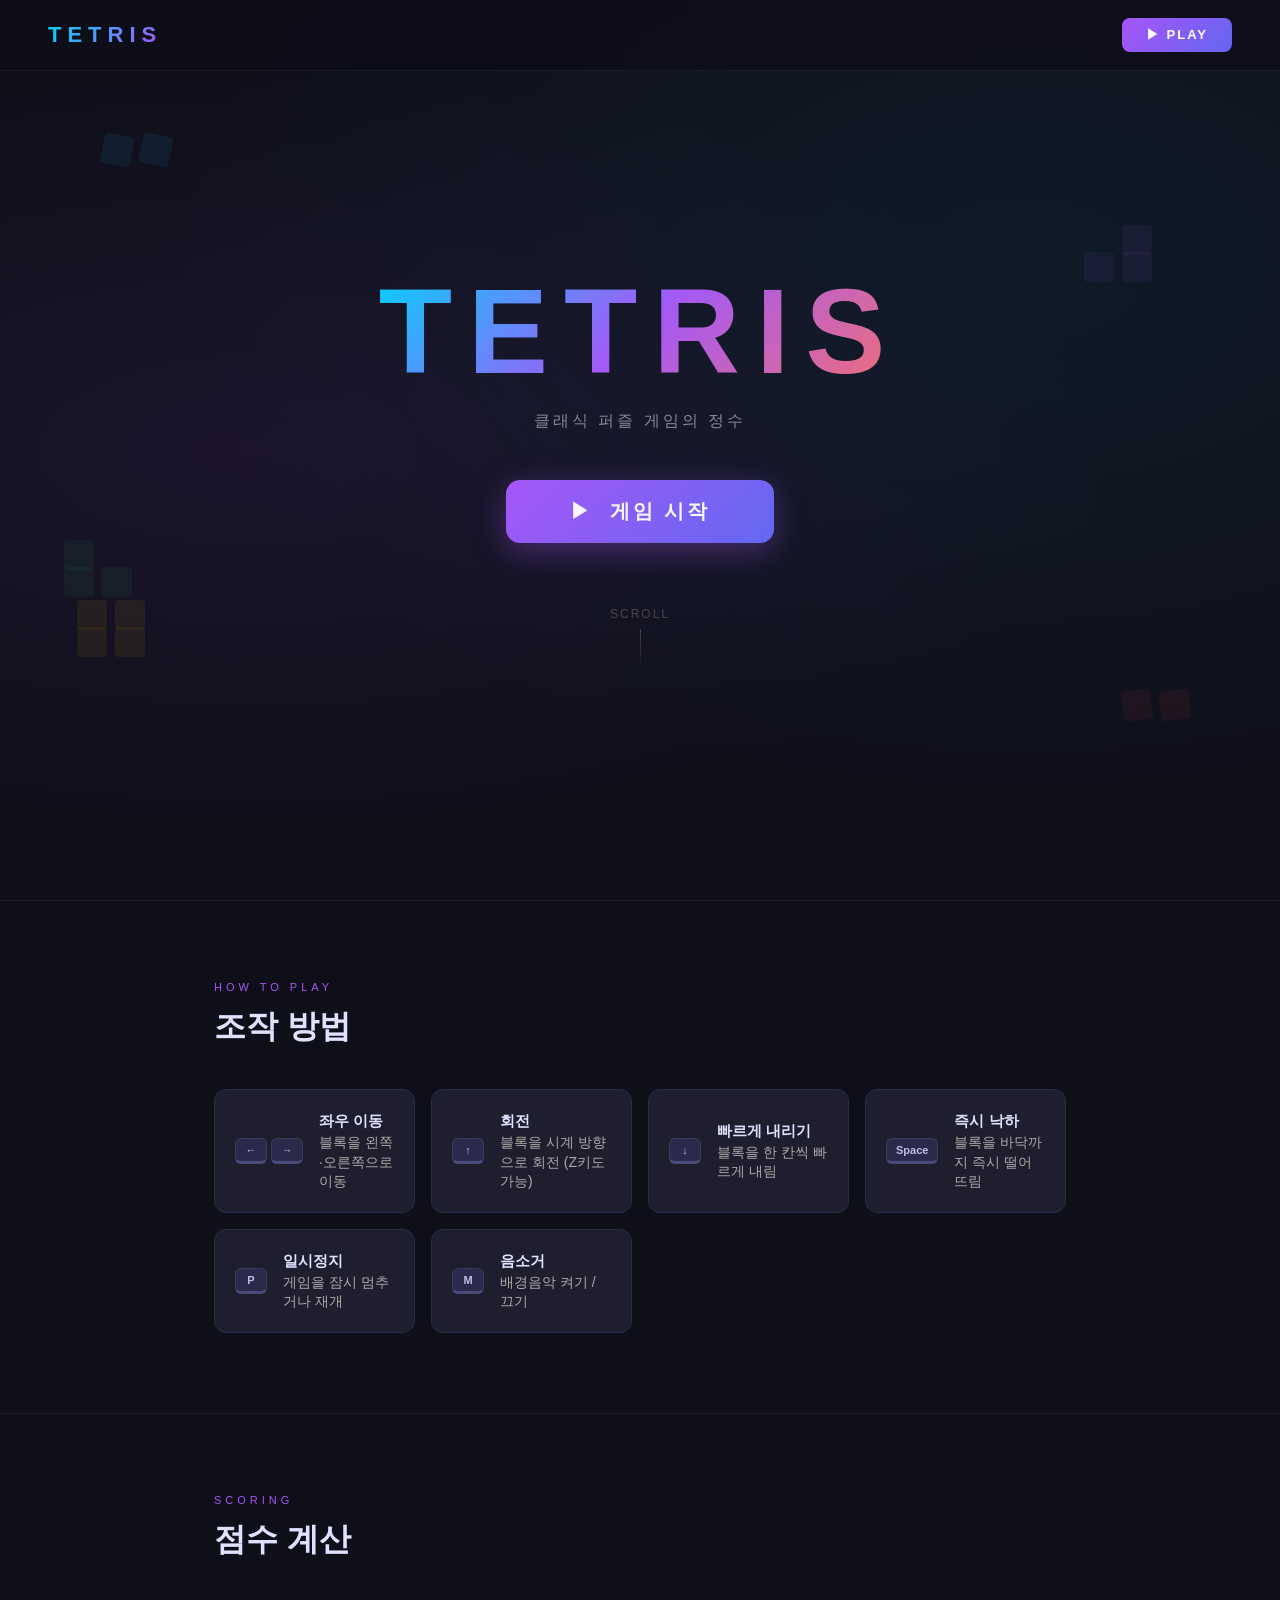
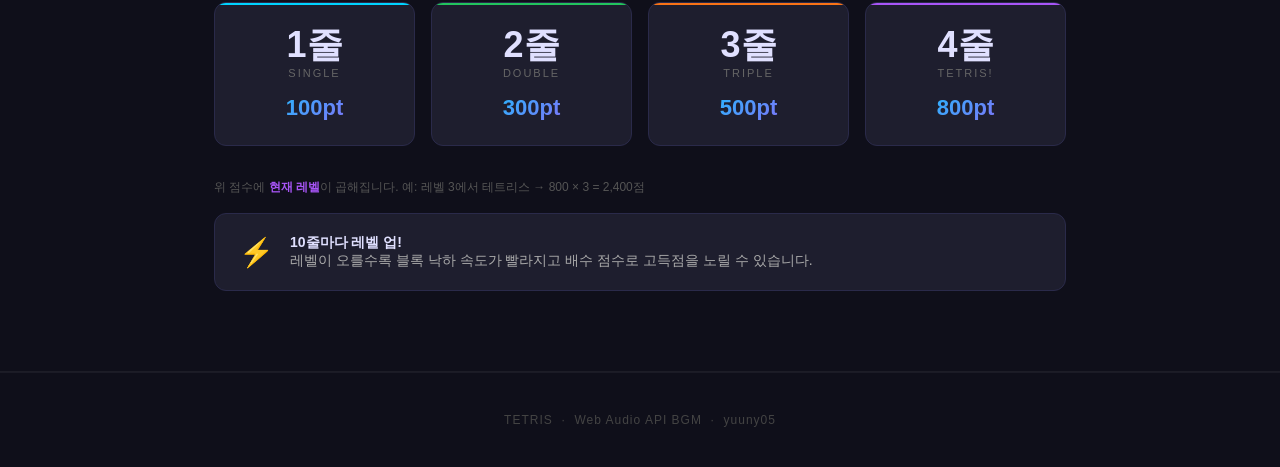
==== src/day02/tetris/index.html @ de2a722b "feat: day02 테트리스 게임 추가 - 랜딩 페이지(index.html): 히어로, 조작법, 점수표 - 게임 페이지(game.html): 아이디 입력, 플레이, 고스트 블록 " ====
<!DOCTYPE html>
<html lang="ko">
<head>
  <meta charset="UTF-8">
  <meta name="viewport" content="width=device-width, initial-scale=1.0">
  <title>Tetris — 클래식 퍼즐 게임</title>
  <link rel="stylesheet" href="style.css">
</head>
<body>

  <!-- 내비게이션 -->
  <nav class="nav">
    <span class="nav-logo">TETRIS</span>
    <a href="game.html" class="nav-play">▶ PLAY</a>
  </nav>

  <!-- 히어로 -->
  <section class="hero">
    <div class="hero-blocks" aria-hidden="true">
      <div class="hero-block" style="width:30px;height:30px;background:#00d4ff;top:15%;left:8%;transform:rotate(12deg)"></div>
      <div class="hero-block" style="width:30px;height:30px;background:#00d4ff;top:15%;left:11%;transform:rotate(12deg)"></div>
      <div class="hero-block" style="width:30px;height:30px;background:#a855f7;top:25%;right:10%;"></div>
      <div class="hero-block" style="width:30px;height:30px;background:#a855f7;top:28%;right:10%;"></div>
      <div class="hero-block" style="width:30px;height:30px;background:#a855f7;top:28%;right:13%;"></div>
      <div class="hero-block" style="width:30px;height:30px;background:#f7d800;bottom:30%;left:6%;"></div>
      <div class="hero-block" style="width:30px;height:30px;background:#f7d800;bottom:30%;left:9%;"></div>
      <div class="hero-block" style="width:30px;height:30px;background:#f7d800;bottom:27%;left:6%;"></div>
      <div class="hero-block" style="width:30px;height:30px;background:#f7d800;bottom:27%;left:9%;"></div>
      <div class="hero-block" style="width:30px;height:30px;background:#ef4444;bottom:20%;right:7%;transform:rotate(-8deg)"></div>
      <div class="hero-block" style="width:30px;height:30px;background:#ef4444;bottom:20%;right:10%;transform:rotate(-8deg)"></div>
      <div class="hero-block" style="width:30px;height:30px;background:#22c55e;top:60%;left:5%;"></div>
      <div class="hero-block" style="width:30px;height:30px;background:#22c55e;top:63%;left:8%;"></div>
      <div class="hero-block" style="width:30px;height:30px;background:#22c55e;top:63%;left:5%;"></div>
    </div>

    <h1 class="hero-title">TETRIS</h1>
    <p class="hero-sub">클래식 퍼즐 게임의 정수</p>
    <a href="game.html" class="hero-cta">▶ &nbsp;게임 시작</a>
    <div class="hero-scroll">SCROLL</div>
  </section>

  <hr class="divider">

  <!-- 조작 방법 -->
  <section class="section">
    <p class="section-title">HOW TO PLAY</p>
    <h2 class="section-heading">조작 방법</h2>

    <div class="controls-grid">
      <div class="control-item">
        <div class="key-group">
          <span class="key">←</span>
          <span class="key">→</span>
        </div>
        <div class="control-desc">
          <strong>좌우 이동</strong>
          블록을 왼쪽·오른쪽으로 이동
        </div>
      </div>

      <div class="control-item">
        <div class="key-group">
          <span class="key">↑</span>
        </div>
        <div class="control-desc">
          <strong>회전</strong>
          블록을 시계 방향으로 회전 (Z키도 가능)
        </div>
      </div>

      <div class="control-item">
        <div class="key-group">
          <span class="key">↓</span>
        </div>
        <div class="control-desc">
          <strong>빠르게 내리기</strong>
          블록을 한 칸씩 빠르게 내림
        </div>
      </div>

      <div class="control-item">
        <div class="key-group">
          <span class="key">Space</span>
        </div>
        <div class="control-desc">
          <strong>즉시 낙하</strong>
          블록을 바닥까지 즉시 떨어뜨림
        </div>
      </div>

      <div class="control-item">
        <div class="key-group">
          <span class="key">P</span>
        </div>
        <div class="control-desc">
          <strong>일시정지</strong>
          게임을 잠시 멈추거나 재개
        </div>
      </div>

      <div class="control-item">
        <div class="key-group">
          <span class="key">M</span>
        </div>
        <div class="control-desc">
          <strong>음소거</strong>
          배경음악 켜기 / 끄기
        </div>
      </div>
    </div>
  </section>

  <hr class="divider">

  <!-- 점수 계산 -->
  <section class="section">
    <p class="section-title">SCORING</p>
    <h2 class="section-heading">점수 계산</h2>

    <div class="score-grid">
      <div class="score-card">
        <div class="score-lines">1줄</div>
        <div class="score-label">SINGLE</div>
        <div class="score-pts">100pt</div>
      </div>
      <div class="score-card">
        <div class="score-lines">2줄</div>
        <div class="score-label">DOUBLE</div>
        <div class="score-pts">300pt</div>
      </div>
      <div class="score-card">
        <div class="score-lines">3줄</div>
        <div class="score-label">TRIPLE</div>
        <div class="score-pts">500pt</div>
      </div>
      <div class="score-card">
        <div class="score-lines">4줄</div>
        <div class="score-label">TETRIS!</div>
        <div class="score-pts">800pt</div>
      </div>
    </div>

    <div class="score-note" style="margin-bottom:16px">
      위 점수에 <span>현재 레벨</span>이 곱해집니다. 예: 레벨 3에서 테트리스 → 800 × 3 = 2,400점
    </div>

    <div class="level-info">
      <span class="level-info-icon">⚡</span>
      <div>
        <strong>10줄마다 레벨 업!</strong><br>
        레벨이 오를수록 블록 낙하 속도가 빨라지고 배수 점수로 고득점을 노릴 수 있습니다.
      </div>
    </div>
  </section>

  <hr class="divider">

  <footer class="footer">
    TETRIS &nbsp;·&nbsp; Web Audio API BGM &nbsp;·&nbsp; yuuny05
  </footer>

</body>
</html>
---- src/day02/tetris/style.css ----
/* ── 공통 리셋 ── */
* { margin: 0; padding: 0; box-sizing: border-box; }

body {
  background: #0f0f1a;
  color: #fff;
  font-family: 'Segoe UI', sans-serif;
}

/* ════════════════════════════════════
   LANDING PAGE
   ════════════════════════════════════ */

/* 내비게이션 */
.nav {
  position: fixed;
  top: 0; left: 0; right: 0;
  z-index: 100;
  display: flex;
  align-items: center;
  justify-content: space-between;
  padding: 18px 48px;
  background: rgba(15, 15, 26, 0.85);
  backdrop-filter: blur(12px);
  border-bottom: 1px solid rgba(255,255,255,0.05);
}

.nav-logo {
  font-size: 22px;
  font-weight: 900;
  letter-spacing: 6px;
  background: linear-gradient(135deg, #00d4ff, #a855f7);
  -webkit-background-clip: text;
  -webkit-text-fill-color: transparent;
  background-clip: text;
}

.nav-play {
  background: linear-gradient(135deg, #a855f7, #6366f1);
  border: none;
  border-radius: 8px;
  color: #fff;
  font-size: 13px;
  font-weight: 700;
  padding: 8px 24px;
  letter-spacing: 2px;
  cursor: pointer;
  text-decoration: none;
  transition: opacity 0.2s, transform 0.1s;
  display: inline-block;
}

.nav-play:hover { opacity: 0.85; transform: translateY(-1px); }

/* 히어로 */
.hero {
  min-height: 100vh;
  display: flex;
  flex-direction: column;
  align-items: center;
  justify-content: center;
  text-align: center;
  padding: 100px 24px 60px;
  position: relative;
  overflow: hidden;
}

/* 배경 장식 블록 */
.hero::before {
  content: '';
  position: absolute;
  inset: 0;
  background:
    radial-gradient(ellipse at 20% 50%, rgba(168,85,247,0.08) 0%, transparent 60%),
    radial-gradient(ellipse at 80% 30%, rgba(0,212,255,0.06) 0%, transparent 60%);
  pointer-events: none;
}

.hero-blocks {
  position: absolute;
  inset: 0;
  pointer-events: none;
  overflow: hidden;
}

.hero-block {
  position: absolute;
  border-radius: 4px;
  opacity: 0.07;
}

.hero-title {
  font-size: clamp(64px, 12vw, 120px);
  font-weight: 900;
  letter-spacing: 16px;
  line-height: 1;
  background: linear-gradient(135deg, #00d4ff 0%, #a855f7 50%, #ff6b6b 100%);
  -webkit-background-clip: text;
  -webkit-text-fill-color: transparent;
  background-clip: text;
  margin-bottom: 20px;
}

.hero-sub {
  font-size: 16px;
  color: #888;
  letter-spacing: 3px;
  margin-bottom: 48px;
}

.hero-cta {
  display: inline-block;
  background: linear-gradient(135deg, #a855f7, #6366f1);
  border: none;
  border-radius: 14px;
  color: #fff;
  font-size: 20px;
  font-weight: 700;
  padding: 18px 64px;
  letter-spacing: 3px;
  cursor: pointer;
  text-decoration: none;
  transition: opacity 0.2s, transform 0.15s, box-shadow 0.2s;
  box-shadow: 0 8px 32px rgba(168,85,247,0.35);
}

.hero-cta:hover {
  opacity: 0.9;
  transform: translateY(-3px);
  box-shadow: 0 12px 40px rgba(168,85,247,0.5);
}

.hero-cta:active { transform: translateY(0); }

.hero-scroll {
  margin-top: 64px;
  color: #444;
  font-size: 12px;
  letter-spacing: 2px;
  display: flex;
  flex-direction: column;
  align-items: center;
  gap: 8px;
}

.hero-scroll::after {
  content: '';
  width: 1px;
  height: 40px;
  background: linear-gradient(to bottom, #444, transparent);
}

/* 섹션 공통 */
.section {
  max-width: 900px;
  margin: 0 auto;
  padding: 80px 24px;
}

.section-title {
  font-size: 11px;
  letter-spacing: 4px;
  color: #a855f7;
  text-transform: uppercase;
  margin-bottom: 12px;
}

.section-heading {
  font-size: 32px;
  font-weight: 800;
  margin-bottom: 40px;
  color: #e0e0ff;
}

/* 구분선 */
.divider {
  border: none;
  border-top: 1px solid rgba(255,255,255,0.06);
}

/* 조작 방법 */
.controls-grid {
  display: grid;
  grid-template-columns: repeat(auto-fit, minmax(200px, 1fr));
  gap: 16px;
}

.control-item {
  background: #1e1e2e;
  border: 1px solid #2a2a4a;
  border-radius: 12px;
  padding: 20px;
  display: flex;
  align-items: center;
  gap: 16px;
}

.key-group {
  display: flex;
  gap: 4px;
  flex-shrink: 0;
}

.key {
  background: #2a2a4a;
  border: 1px solid #3b3b5c;
  border-bottom: 3px solid #4a4a7c;
  border-radius: 6px;
  color: #c0c0e0;
  font-size: 11px;
  font-weight: 600;
  padding: 5px 9px;
  min-width: 32px;
  text-align: center;
  white-space: nowrap;
}

.control-desc {
  font-size: 14px;
  color: #aaa;
  line-height: 1.4;
}

.control-desc strong {
  display: block;
  color: #e0e0ff;
  font-size: 15px;
  margin-bottom: 2px;
}

/* 점수 계산 */
.score-grid {
  display: grid;
  grid-template-columns: repeat(auto-fit, minmax(160px, 1fr));
  gap: 16px;
  margin-bottom: 32px;
}

.score-card {
  background: #1e1e2e;
  border: 1px solid #2a2a4a;
  border-radius: 12px;
  padding: 24px 20px;
  text-align: center;
  position: relative;
  overflow: hidden;
  transition: border-color 0.2s, transform 0.2s;
}

.score-card:hover {
  border-color: #a855f7;
  transform: translateY(-4px);
}

.score-card::before {
  content: '';
  position: absolute;
  top: 0; left: 0; right: 0;
  height: 2px;
}

.score-card:nth-child(1)::before { background: #00d4ff; }
.score-card:nth-child(2)::before { background: #22c55e; }
.score-card:nth-child(3)::before { background: #f97316; }
.score-card:nth-child(4)::before { background: #a855f7; }

.score-lines {
  font-size: 36px;
  font-weight: 900;
  color: #e0e0ff;
  line-height: 1;
  margin-bottom: 4px;
}

.score-label {
  font-size: 11px;
  color: #666;
  letter-spacing: 2px;
  text-transform: uppercase;
  margin-bottom: 16px;
}

.score-pts {
  font-size: 22px;
  font-weight: 700;
  background: linear-gradient(135deg, #00d4ff, #a855f7);
  -webkit-background-clip: text;
  -webkit-text-fill-color: transparent;
  background-clip: text;
}

.score-note {
  font-size: 12px;
  color: #555;
  line-height: 1.6;
}

.score-note span {
  color: #a855f7;
  font-weight: 600;
}

/* 레벨 설명 */
.level-info {
  background: #1e1e2e;
  border: 1px solid #2a2a4a;
  border-radius: 12px;
  padding: 20px 24px;
  display: flex;
  align-items: center;
  gap: 16px;
  font-size: 14px;
  color: #aaa;
}

.level-info-icon {
  font-size: 28px;
  flex-shrink: 0;
}

.level-info strong { color: #e0e0ff; }

/* 푸터 */
.footer {
  text-align: center;
  padding: 40px 24px;
  border-top: 1px solid rgba(255,255,255,0.05);
  color: #444;
  font-size: 12px;
  letter-spacing: 1px;
}

/* ════════════════════════════════════
   GAME PAGE
   ════════════════════════════════════ */

.game-body {
  display: flex;
  justify-content: center;
  align-items: center;
  min-height: 100vh;
}

/* 시작 화면 */
#start-screen {
  display: flex;
  flex-direction: column;
  align-items: center;
  gap: 24px;
}

#start-screen h1 {
  font-size: 56px;
  font-weight: 900;
  letter-spacing: 8px;
  background: linear-gradient(135deg, #00d4ff, #a855f7, #ff6b6b);
  -webkit-background-clip: text;
  -webkit-text-fill-color: transparent;
  background-clip: text;
}

#start-screen p {
  color: #888;
  font-size: 14px;
  letter-spacing: 2px;
}

#id-input {
  background: #1e1e2e;
  border: 2px solid #3b3b5c;
  border-radius: 10px;
  color: #fff;
  font-size: 18px;
  padding: 12px 20px;
  width: 260px;
  outline: none;
  text-align: center;
  transition: border-color 0.2s;
}

#id-input:focus { border-color: #a855f7; }

#start-btn {
  background: linear-gradient(135deg, #a855f7, #6366f1);
  border: none;
  border-radius: 10px;
  color: #fff;
  font-size: 18px;
  font-weight: 700;
  padding: 12px 48px;
  cursor: pointer;
  letter-spacing: 2px;
  transition: opacity 0.2s, transform 0.1s;
}

#start-btn:hover { opacity: 0.85; transform: translateY(-2px); }
#start-btn:active { transform: translateY(0); }

.key-hint {
  color: #555;
  font-size: 12px;
  line-height: 1.8;
  text-align: center;
}

.key-hint span {
  display: inline-block;
  background: #1e1e2e;
  border: 1px solid #3b3b5c;
  border-radius: 4px;
  padding: 1px 6px;
  font-size: 11px;
  color: #aaa;
}

.back-link {
  color: #555;
  font-size: 12px;
  text-decoration: none;
  letter-spacing: 1px;
  transition: color 0.2s;
}

.back-link:hover { color: #a855f7; }

/* 게임 화면 */
#game-screen {
  display: none;
  gap: 24px;
  align-items: flex-start;
}

canvas {
  border: 2px solid #2a2a4a;
  border-radius: 8px;
  display: block;
  box-shadow: 0 0 40px rgba(168, 85, 247, 0.15);
}

/* 사이드 패널 */
#panel {
  display: flex;
  flex-direction: column;
  gap: 16px;
  width: 160px;
}

.panel-box {
  background: #1e1e2e;
  border: 1px solid #2a2a4a;
  border-radius: 10px;
  padding: 14px 16px;
}

.panel-label {
  color: #666;
  font-size: 10px;
  letter-spacing: 2px;
  text-transform: uppercase;
  margin-bottom: 6px;
}

.panel-value {
  font-size: 22px;
  font-weight: 700;
  color: #e0e0ff;
  word-break: break-all;
}

#score-value {
  font-size: 28px;
  background: linear-gradient(135deg, #00d4ff, #a855f7);
  -webkit-background-clip: text;
  -webkit-text-fill-color: transparent;
  background-clip: text;
}

.panel-label-sm {
  color: #555;
  font-size: 10px;
  letter-spacing: 1px;
  margin-bottom: 4px;
}

#next-canvas {
  display: block;
  margin: 0 auto;
  border: none;
  box-shadow: none;
}

.panel-btn {
  width: 100%;
  background: #2a2a4a;
  border: 1px solid #3b3b5c;
  border-radius: 8px;
  color: #aaa;
  font-size: 13px;
  padding: 10px;
  cursor: pointer;
  letter-spacing: 1px;
  transition: background 0.2s;
}

.panel-btn:hover { background: #3b3b5c; color: #fff; }

/* 오버레이 */
#overlay {
  display: none;
  position: fixed;
  inset: 0;
  background: rgba(0, 0, 0, 0.75);
  justify-content: center;
  align-items: center;
  z-index: 10;
}

#overlay.show { display: flex; }

.overlay-box {
  background: #1e1e2e;
  border: 1px solid #3b3b5c;
  border-radius: 16px;
  padding: 40px 48px;
  text-align: center;
  display: flex;
  flex-direction: column;
  align-items: center;
  gap: 16px;
}

.overlay-box h2 {
  font-size: 32px;
  font-weight: 900;
  letter-spacing: 4px;
}

.overlay-box .final-score {
  color: #a855f7;
  font-size: 40px;
  font-weight: 700;
}

.overlay-box p { color: #888; font-size: 14px; }

.overlay-btn {
  background: linear-gradient(135deg, #a855f7, #6366f1);
  border: none;
  border-radius: 10px;
  color: #fff;
  font-size: 16px;
  font-weight: 700;
  padding: 10px 36px;
  cursor: pointer;
  letter-spacing: 1px;
  margin-top: 8px;
  transition: opacity 0.2s;
}

.overlay-btn:hover { opacity: 0.85; }
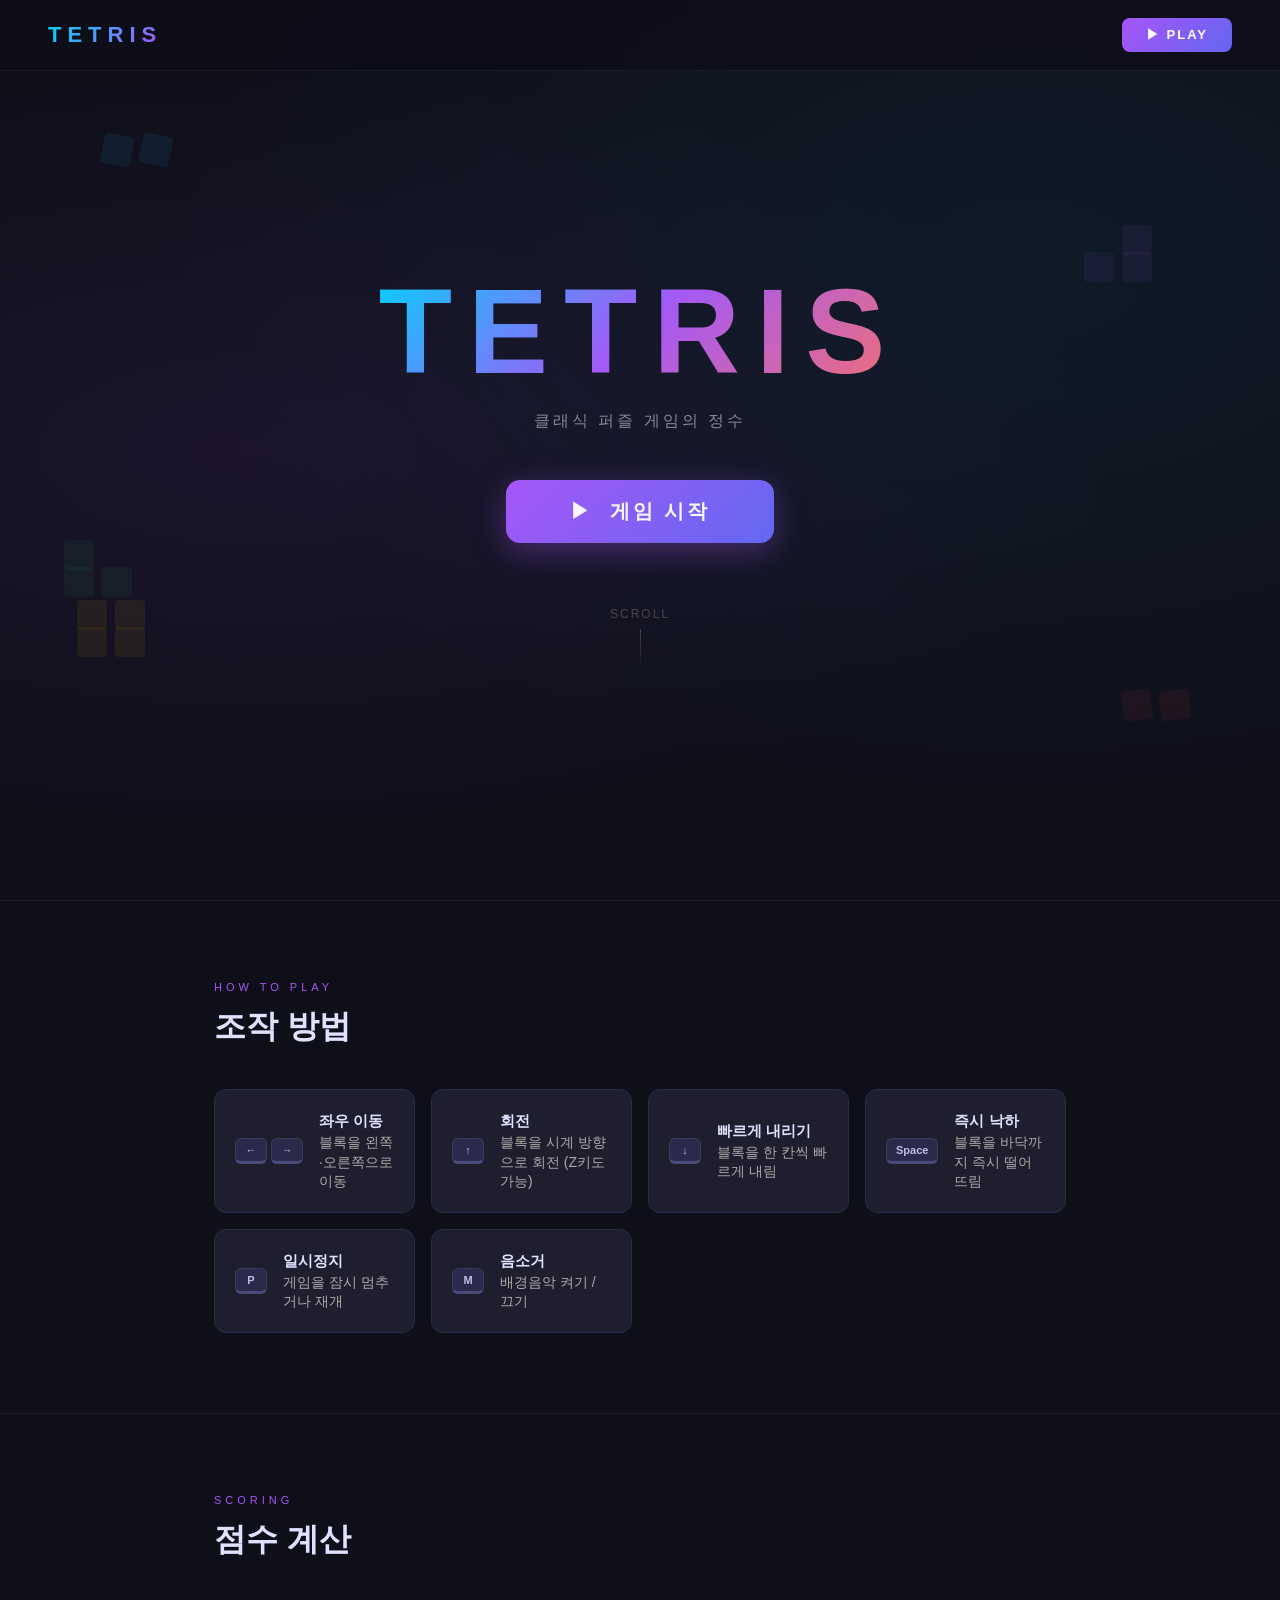
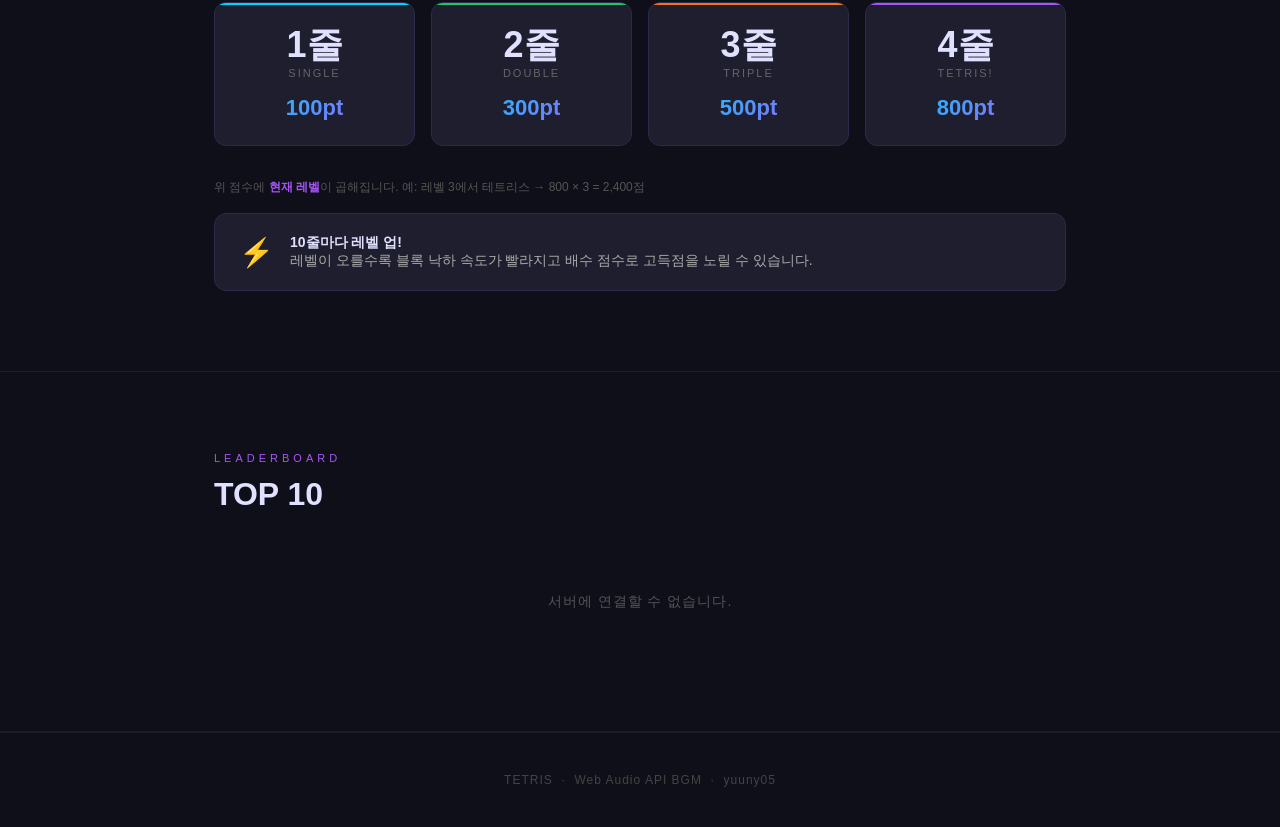
==== commit 4d6cd52a: "feat: MySQL 마이그레이션, 유닛테스트, 랜딩 리더보드 추가 (day02) - Docker Compose + MySQL 8.0으로 DB 교체 (DATABASE_URL 환경변" ====
--- a/src/day02/tetris/index.html
+++ b/src/day02/tetris/index.html
@@ -155,9 +155,50 @@
 
   <hr class="divider">
 
+  <!-- 리더보드 -->
+  <section class="section">
+    <p class="section-title">LEADERBOARD</p>
+    <h2 class="section-heading">TOP 10</h2>
+    <div class="leaderboard" id="leaderboard">
+      <div class="lb-loading">불러오는 중...</div>
+    </div>
+  </section>
+
+  <hr class="divider">
+
   <footer class="footer">
     TETRIS &nbsp;·&nbsp; Web Audio API BGM &nbsp;·&nbsp; yuuny05
   </footer>
 
+  <script>
+    const API = 'http://127.0.0.1:8000';
+    const MEDALS = ['🥇', '🥈', '🥉'];
+    const RANK_COLORS = ['#f7d800', '#aaaaaa', '#f97316'];
+
+    async function loadLeaderboard() {
+      const el = document.getElementById('leaderboard');
+      try {
+        const rows = await fetch(`${API}/api/game/leaderboard`).then(r => r.json());
+        if (!rows.length) {
+          el.innerHTML = '<div class="lb-empty">아직 기록이 없습니다. 첫 번째 도전자가 되세요!</div>';
+          return;
+        }
+        el.innerHTML = rows.map(r => {
+          const medal = r.rank <= 3 ? MEDALS[r.rank - 1] : r.rank;
+          const color = r.rank <= 3 ? RANK_COLORS[r.rank - 1] : '#555';
+          return `
+            <div class="lb-row ${r.rank <= 3 ? 'lb-top' : ''}">
+              <span class="lb-rank" style="color:${color}">${medal}</span>
+              <span class="lb-nick">${r.nickname}</span>
+              <span class="lb-score">${r.score.toLocaleString()}</span>
+            </div>`;
+        }).join('');
+      } catch {
+        el.innerHTML = '<div class="lb-empty">서버에 연결할 수 없습니다.</div>';
+      }
+    }
+
+    loadLeaderboard();
+  </script>
 </body>
 </html>
--- a/src/day02/tetris/style.css
+++ b/src/day02/tetris/style.css
@@ -320,6 +320,68 @@
 
 .level-info strong { color: #e0e0ff; }
 
+/* 리더보드 */
+.leaderboard {
+  display: flex;
+  flex-direction: column;
+  gap: 8px;
+}
+
+.lb-row {
+  display: grid;
+  grid-template-columns: 48px 1fr auto;
+  align-items: center;
+  gap: 16px;
+  background: #1e1e2e;
+  border: 1px solid #2a2a4a;
+  border-radius: 10px;
+  padding: 14px 20px;
+  transition: border-color 0.2s, transform 0.15s;
+}
+
+.lb-row:hover {
+  border-color: #3b3b5c;
+  transform: translateX(4px);
+}
+
+.lb-top {
+  border-color: #2a2a4a;
+  background: linear-gradient(90deg, #1e1e2e, #1a1a2e);
+}
+
+.lb-rank {
+  font-size: 20px;
+  font-weight: 900;
+  text-align: center;
+}
+
+.lb-nick {
+  font-size: 15px;
+  color: #e0e0ff;
+  letter-spacing: 0.5px;
+  overflow: hidden;
+  text-overflow: ellipsis;
+  white-space: nowrap;
+}
+
+.lb-score {
+  font-size: 18px;
+  font-weight: 700;
+  background: linear-gradient(135deg, #00d4ff, #a855f7);
+  -webkit-background-clip: text;
+  -webkit-text-fill-color: transparent;
+  background-clip: text;
+  white-space: nowrap;
+}
+
+.lb-loading, .lb-empty {
+  text-align: center;
+  color: #555;
+  font-size: 14px;
+  padding: 40px 0;
+  letter-spacing: 1px;
+}
+
 /* 푸터 */
 .footer {
   text-align: center;
@@ -341,12 +403,109 @@
   min-height: 100vh;
 }
 
-/* 시작 화면 */
+/* 공통 유틸 */
+.hidden { display: none !important; }
+
+/* ── 인증 화면 ── */
+#auth-screen {
+  display: flex;
+  flex-direction: column;
+  align-items: center;
+  gap: 20px;
+  width: 320px;
+}
+
+#auth-screen h1 {
+  font-size: 56px;
+  font-weight: 900;
+  letter-spacing: 8px;
+  background: linear-gradient(135deg, #00d4ff, #a855f7, #ff6b6b);
+  -webkit-background-clip: text;
+  -webkit-text-fill-color: transparent;
+  background-clip: text;
+}
+
+.auth-tabs {
+  display: flex;
+  gap: 0;
+  background: #1e1e2e;
+  border: 1px solid #3b3b5c;
+  border-radius: 10px;
+  overflow: hidden;
+  width: 100%;
+}
+
+.auth-tab {
+  flex: 1;
+  background: transparent;
+  border: none;
+  color: #666;
+  font-size: 14px;
+  font-weight: 600;
+  padding: 10px 0;
+  cursor: pointer;
+  letter-spacing: 1px;
+  transition: background 0.2s, color 0.2s;
+}
+
+.auth-tab.active {
+  background: #3b3b5c;
+  color: #e0e0ff;
+}
+
+.auth-form {
+  display: flex;
+  flex-direction: column;
+  gap: 12px;
+  width: 100%;
+}
+
+.auth-form input {
+  background: #1e1e2e;
+  border: 2px solid #3b3b5c;
+  border-radius: 10px;
+  color: #fff;
+  font-size: 15px;
+  padding: 11px 16px;
+  outline: none;
+  transition: border-color 0.2s;
+  width: 100%;
+}
+
+.auth-form input:focus { border-color: #a855f7; }
+
+.auth-error {
+  color: #ef4444;
+  font-size: 13px;
+  min-height: 18px;
+  text-align: center;
+  letter-spacing: 0.5px;
+}
+
+.auth-submit-btn {
+  background: linear-gradient(135deg, #a855f7, #6366f1);
+  border: none;
+  border-radius: 10px;
+  color: #fff;
+  font-size: 16px;
+  font-weight: 700;
+  padding: 12px;
+  cursor: pointer;
+  letter-spacing: 2px;
+  transition: opacity 0.2s, transform 0.1s;
+  width: 100%;
+}
+
+.auth-submit-btn:hover { opacity: 0.85; transform: translateY(-1px); }
+.auth-submit-btn:active { transform: translateY(0); }
+.auth-submit-btn:disabled { opacity: 0.6; cursor: default; transform: none; }
+
+/* ── 게임 준비 화면 ── */
 #start-screen {
   display: flex;
   flex-direction: column;
   align-items: center;
-  gap: 24px;
+  gap: 20px;
 }
 
 #start-screen h1 {
@@ -359,26 +518,19 @@
   background-clip: text;
 }
 
-#start-screen p {
-  color: #888;
-  font-size: 14px;
-  letter-spacing: 2px;
-}
-
-#id-input {
-  background: #1e1e2e;
-  border: 2px solid #3b3b5c;
-  border-radius: 10px;
-  color: #fff;
-  font-size: 18px;
-  padding: 12px 20px;
-  width: 260px;
-  outline: none;
-  text-align: center;
-  transition: border-color 0.2s;
-}
-
-#id-input:focus { border-color: #a855f7; }
+.start-welcome {
+  color: #aaa;
+  font-size: 15px;
+  letter-spacing: 1px;
+}
+
+.global-best-banner {
+  font-size: 13px;
+  color: #f7d800;
+  letter-spacing: 1px;
+  text-align: center;
+  min-height: 18px;
+}
 
 #start-btn {
   background: linear-gradient(135deg, #a855f7, #6366f1);
@@ -396,6 +548,20 @@
 #start-btn:hover { opacity: 0.85; transform: translateY(-2px); }
 #start-btn:active { transform: translateY(0); }
 
+.logout-btn {
+  background: transparent;
+  border: 1px solid #3b3b5c;
+  border-radius: 8px;
+  color: #555;
+  font-size: 12px;
+  padding: 6px 18px;
+  cursor: pointer;
+  letter-spacing: 1px;
+  transition: border-color 0.2s, color 0.2s;
+}
+
+.logout-btn:hover { border-color: #ef4444; color: #ef4444; }
+
 .key-hint {
   color: #555;
   font-size: 12px;
@@ -411,6 +577,13 @@
   padding: 1px 6px;
   font-size: 11px;
   color: #aaa;
+}
+
+.best-preview {
+  min-height: 18px;
+  font-size: 13px;
+  color: #a855f7;
+  letter-spacing: 1px;
 }
 
 .back-link {
@@ -558,3 +731,48 @@
 }
 
 .overlay-btn:hover { opacity: 0.85; }
+
+.overlay-best {
+  font-size: 14px;
+  color: #888;
+  letter-spacing: 1px;
+}
+
+.overlay-best.new-record {
+  font-size: 18px;
+  font-weight: 700;
+  color: #f7d800;
+  text-shadow: 0 0 12px rgba(247, 216, 0, 0.5);
+}
+
+.overlay-global {
+  font-size: 13px;
+  color: #666;
+  letter-spacing: 1px;
+}
+
+.overlay-global.global-champ {
+  font-size: 16px;
+  font-weight: 700;
+  color: #f97316;
+  text-shadow: 0 0 12px rgba(249, 115, 22, 0.5);
+}
+
+#best-value {
+  font-size: 20px;
+  color: #a855f7;
+}
+
+#global-best-value {
+  font-size: 18px;
+  color: #f7d800;
+}
+
+#global-best-player {
+  color: #555;
+  font-size: 11px;
+  margin-top: 2px;
+  white-space: nowrap;
+  overflow: hidden;
+  text-overflow: ellipsis;
+}
